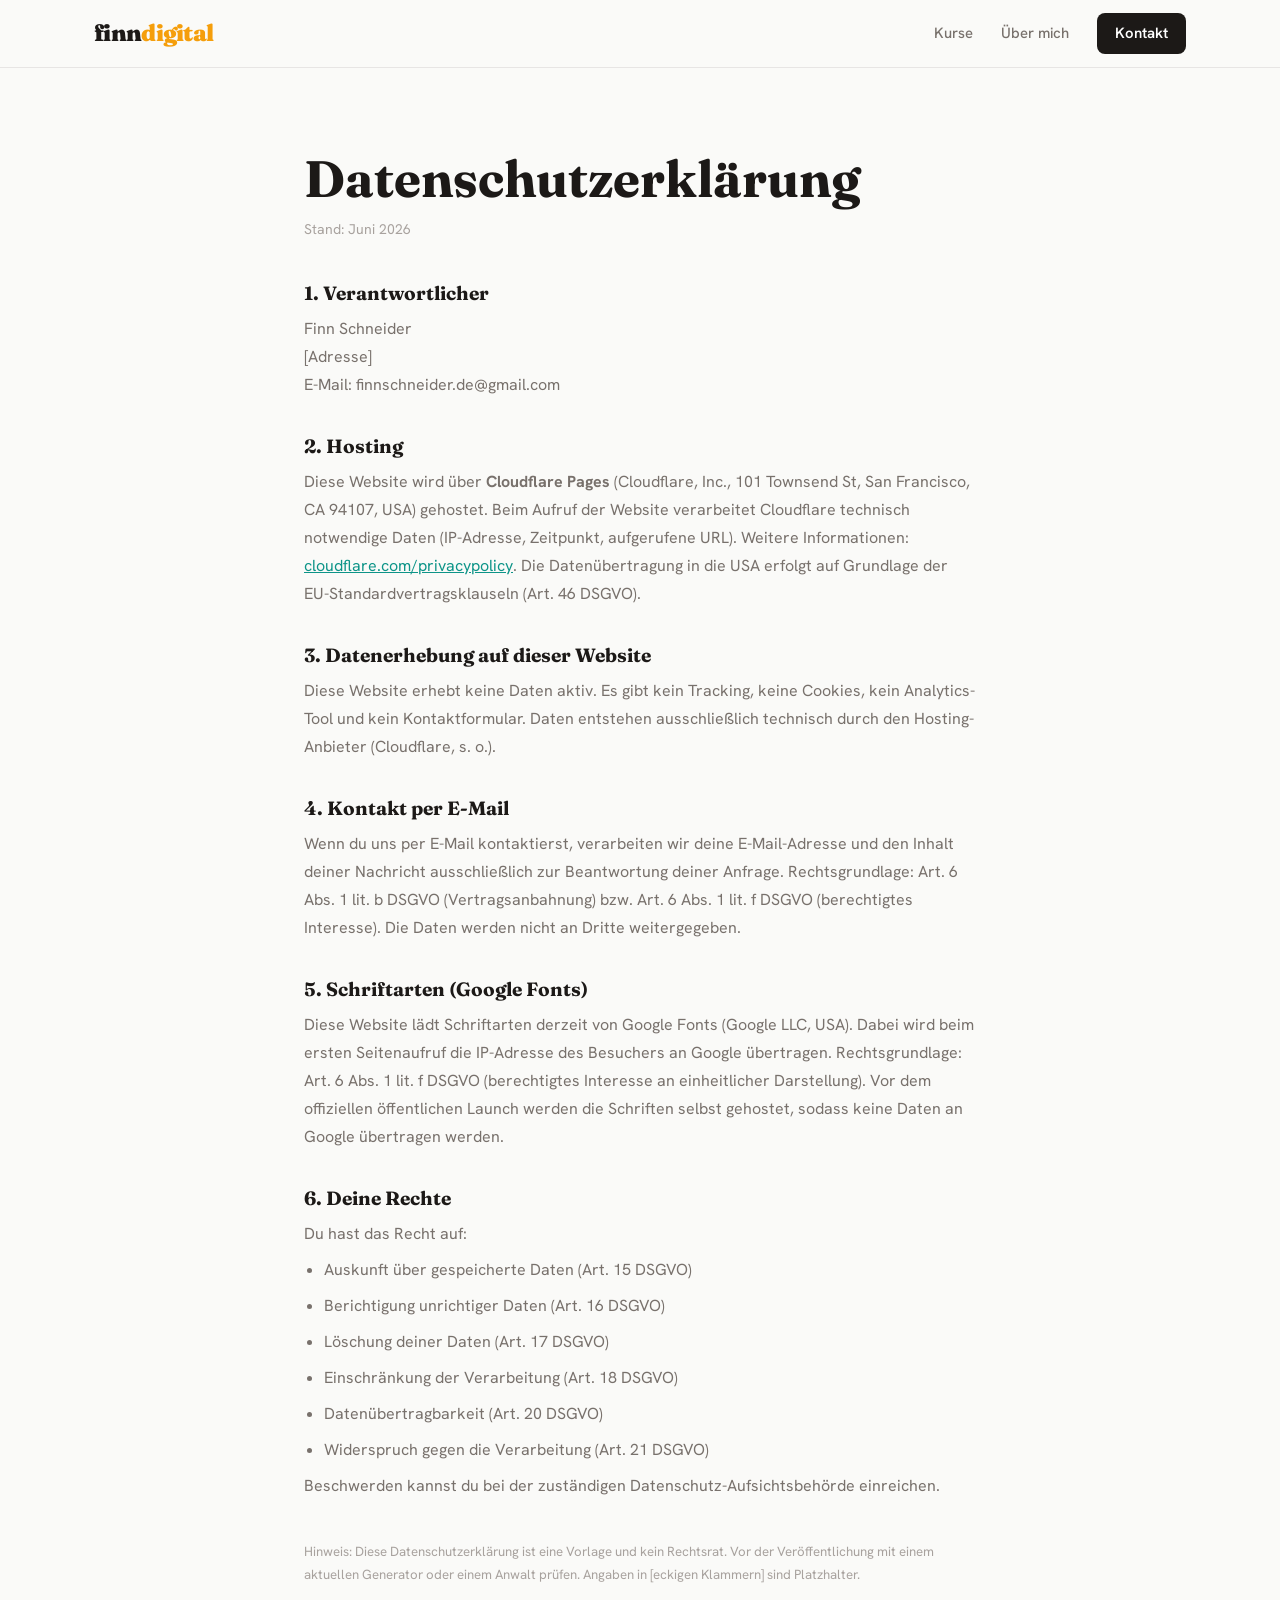
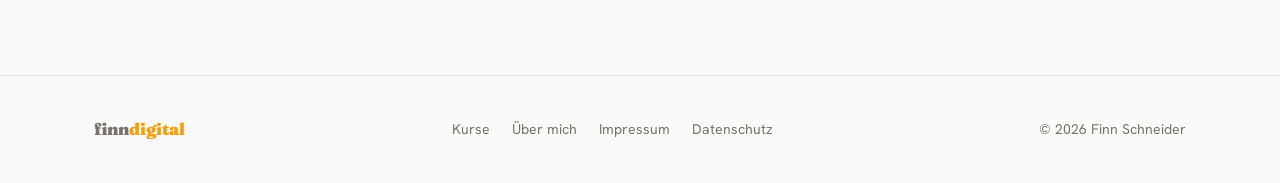
==== datenschutz.html @ 96fe4c22 "Neue finndigital Website: Zwei-Track-Konzept (Anwenden + Bauen) Kompletter Neuaufbau der statischen " ====
<!DOCTYPE html>
<html lang="de">
<head>
  <meta charset="UTF-8">
  <meta name="viewport" content="width=device-width, initial-scale=1.0">
  <title>Datenschutz — finndigital</title>
  <link rel="preconnect" href="https://fonts.googleapis.com">
  <link rel="preconnect" href="https://fonts.gstatic.com" crossorigin>
  <link href="https://fonts.googleapis.com/css2?family=Fraunces:opsz,wght@9..144,400;9..144,700;9..144,900&family=Hanken+Grotesk:wght@400;500;600;700&family=JetBrains+Mono:wght@400;500&display=swap" rel="stylesheet">
  <link rel="stylesheet" href="styles.css">
</head>
<body>

  <nav class="nav">
    <div class="container nav-inner">
      <a href="/" class="nav-logo">finn<span class="dot">digital</span></a>
      <div class="nav-links" id="navLinks">
        <a href="/kurse.html">Kurse</a>
        <a href="/ueber-mich.html">Über mich</a>
        <a href="mailto:finnschneider.de@gmail.com" class="nav-cta">Kontakt</a>
      </div>
      <button class="nav-burger" id="burger" aria-label="Menü öffnen" aria-expanded="false">
        <span></span><span></span><span></span>
      </button>
    </div>
  </nav>

  <main>
    <section class="section">
      <div class="container legal" style="max-width: 720px;">

        <h1 style="margin-bottom: 8px;">Datenschutzerklärung</h1>
        <p style="color:var(--subtle); margin-bottom:40px; font-size:.88rem;">Stand: Juni 2026</p>

        <h2>1. Verantwortlicher</h2>
        <p>
          Finn Schneider<br>
          [Adresse]<br>
          E-Mail: finnschneider.de@gmail.com
        </p>

        <h2>2. Hosting</h2>
        <p>
          Diese Website wird über <strong>Cloudflare Pages</strong>
          (Cloudflare, Inc., 101 Townsend St, San Francisco, CA 94107, USA) gehostet.
          Beim Aufruf der Website verarbeitet Cloudflare technisch notwendige Daten
          (IP-Adresse, Zeitpunkt, aufgerufene URL).
          Weitere Informationen: <a href="https://www.cloudflare.com/privacypolicy/" target="_blank" rel="noopener">cloudflare.com/privacypolicy</a>.
          Die Datenübertragung in die USA erfolgt auf Grundlage der EU-Standardvertragsklauseln (Art. 46 DSGVO).
        </p>

        <h2>3. Datenerhebung auf dieser Website</h2>
        <p>
          Diese Website erhebt keine Daten aktiv. Es gibt kein Tracking, keine Cookies,
          kein Analytics-Tool und kein Kontaktformular. Daten entstehen ausschließlich
          technisch durch den Hosting-Anbieter (Cloudflare, s. o.).
        </p>

        <h2>4. Kontakt per E-Mail</h2>
        <p>
          Wenn du uns per E-Mail kontaktierst, verarbeiten wir deine E-Mail-Adresse
          und den Inhalt deiner Nachricht ausschließlich zur Beantwortung deiner Anfrage.
          Rechtsgrundlage: Art. 6 Abs. 1 lit. b DSGVO (Vertragsanbahnung) bzw.
          Art. 6 Abs. 1 lit. f DSGVO (berechtigtes Interesse).
          Die Daten werden nicht an Dritte weitergegeben.
        </p>

        <h2>5. Schriftarten (Google Fonts)</h2>
        <p>
          <!-- Diesen Abschnitt anpassen, sobald Fonts selbst gehostet werden -->
          Diese Website lädt Schriftarten derzeit von Google Fonts (Google LLC, USA).
          Dabei wird beim ersten Seitenaufruf die IP-Adresse des Besuchers an Google übertragen.
          Rechtsgrundlage: Art. 6 Abs. 1 lit. f DSGVO (berechtigtes Interesse an einheitlicher Darstellung).
          Vor dem offiziellen öffentlichen Launch werden die Schriften selbst gehostet,
          sodass keine Daten an Google übertragen werden.
        </p>

        <h2>6. Deine Rechte</h2>
        <p>Du hast das Recht auf:</p>
        <ul>
          <li>Auskunft über gespeicherte Daten (Art. 15 DSGVO)</li>
          <li>Berichtigung unrichtiger Daten (Art. 16 DSGVO)</li>
          <li>Löschung deiner Daten (Art. 17 DSGVO)</li>
          <li>Einschränkung der Verarbeitung (Art. 18 DSGVO)</li>
          <li>Datenübertragbarkeit (Art. 20 DSGVO)</li>
          <li>Widerspruch gegen die Verarbeitung (Art. 21 DSGVO)</li>
        </ul>
        <p>
          Beschwerden kannst du bei der zuständigen Datenschutz-Aufsichtsbehörde einreichen.
        </p>

        <p style="margin-top:40px; font-size:.83rem; color:var(--subtle);">
          Hinweis: Diese Datenschutzerklärung ist eine Vorlage und kein Rechtsrat.
          Vor der Veröffentlichung mit einem aktuellen Generator oder einem Anwalt prüfen.
          Angaben in [eckigen Klammern] sind Platzhalter.
        </p>

      </div>
    </section>
  </main>

  <footer>
    <div class="container footer-inner">
      <span class="footer-logo">finn<span style="color:var(--amber)">digital</span></span>
      <div class="footer-links">
        <a href="/kurse.html">Kurse</a>
        <a href="/ueber-mich.html">Über mich</a>
        <a href="/impressum.html">Impressum</a>
        <a href="/datenschutz.html">Datenschutz</a>
      </div>
      <span>&copy; 2026 Finn Schneider</span>
    </div>
  </footer>

  <script src="main.js"></script>
</body>
</html>
---- styles.css ----
/* ===== Reset ===== */
*, *::before, *::after { box-sizing: border-box; margin: 0; padding: 0; }
html { scroll-behavior: smooth; }
img { max-width: 100%; display: block; }
a { color: inherit; text-decoration: none; }

/* ===== Tokens ===== */
:root {
  --amber:        #F59E0B;
  --amber-light:  #FDE68A;
  --amber-bg:     #FFFBEB;
  --amber-text:   #92400E;
  --teal:         #0D9488;
  --teal-light:   #99F6E4;
  --teal-bg:      #F0FDFA;
  --teal-text:    #134E4A;
  --bg:           #FAFAF8;
  --white:        #FFFFFF;
  --text:         #1C1917;
  --muted:        #78716C;
  --subtle:       #A8A29E;
  --border:       #E7E5E4;
  --border-mid:   #D6D3D1;
  --sh-sm: 0 1px 3px rgba(0,0,0,.07), 0 1px 2px rgba(0,0,0,.04);
  --sh:    0 4px 16px rgba(0,0,0,.08), 0 2px 6px rgba(0,0,0,.04);
  --sh-lg: 0 10px 40px rgba(0,0,0,.10), 0 4px 12px rgba(0,0,0,.05);
  --r:     12px;
  --r-lg:  20px;
  --nav-h: 68px;
  --max-w: 1140px;
}

/* ===== Typography ===== */
body {
  font-family: 'Hanken Grotesk', system-ui, -apple-system, sans-serif;
  background: var(--bg);
  color: var(--text);
  line-height: 1.65;
}

h1, h2, h3, h4 {
  font-family: 'Fraunces', Georgia, serif;
  line-height: 1.2;
  font-weight: 700;
}

h1 { font-size: clamp(2rem,   4vw, 3.25rem); }
h2 { font-size: clamp(1.5rem, 3vw, 2.2rem);  }
h3 { font-size: clamp(1.1rem, 2vw, 1.4rem);  }

.mono {
  font-family: 'JetBrains Mono', 'Fira Code', Consolas, monospace;
  font-size: .85em;
}

/* ===== Layout ===== */
.container { max-width: var(--max-w); margin: 0 auto; padding: 0 24px; }
.section   { padding: 80px 0; }

/* ===== Nav ===== */
.nav {
  position: sticky; top: 0; z-index: 100;
  height: var(--nav-h);
  background: rgba(250,250,248,.92);
  backdrop-filter: blur(14px);
  border-bottom: 1px solid var(--border);
}
.nav-inner {
  display: flex; align-items: center; justify-content: space-between;
  height: 100%;
}
.nav-logo {
  font-family: 'Fraunces', serif;
  font-size: 1.45rem; font-weight: 900; letter-spacing: -.03em;
}
.nav-logo .dot { color: var(--amber); }

.nav-links { display: flex; gap: 28px; align-items: center; }
.nav-links a {
  font-size: .93rem; font-weight: 500; color: var(--muted);
  transition: color .2s;
}
.nav-links a:hover, .nav-links a.active { color: var(--text); }
.nav-links .nav-cta {
  background: var(--text) !important; color: var(--white) !important;
  padding: 8px 18px; border-radius: 8px; font-weight: 600 !important;
  transition: transform .2s, background .2s !important;
}
.nav-links .nav-cta:hover { background: #292524 !important; transform: translateY(-1px); }

.nav-burger {
  display: none; cursor: pointer;
  padding: 8px; border: none; background: none;
}
.nav-burger span {
  display: block; width: 22px; height: 2px;
  background: var(--text); margin: 5px 0; transition: .3s;
}
.nav-burger.open span:nth-child(1) { transform: translateY(7px) rotate(45deg); }
.nav-burger.open span:nth-child(2) { opacity: 0; }
.nav-burger.open span:nth-child(3) { transform: translateY(-7px) rotate(-45deg); }

/* ===== Buttons ===== */
.btn {
  display: inline-flex; align-items: center; gap: 8px;
  padding: 11px 22px; border-radius: 10px;
  font-weight: 600; font-size: .95rem; cursor: pointer;
  border: none; transition: transform .2s, box-shadow .2s;
  text-decoration: none;
}
.btn:hover { transform: translateY(-2px); box-shadow: var(--sh); }
.btn-amber  { background: var(--amber); color: #1C1917; }
.btn-teal   { background: var(--teal);  color: white; }
.btn-ghost  {
  background: transparent;
  border: 2px solid var(--border-mid);
  color: var(--text);
}
.btn-ghost:hover { border-color: var(--text); }

/* ===== Overline label ===== */
.overline {
  display: inline-block;
  font-family: 'JetBrains Mono', monospace;
  font-size: .75rem; font-weight: 500; letter-spacing: .12em;
  text-transform: uppercase; color: var(--muted);
}

/* ===== Hero ===== */
.hero { padding: 88px 0 72px; text-align: center; }
.hero h1 { margin: 16px auto 22px; max-width: 680px; }
.hero .subtitle {
  font-size: 1.1rem; color: var(--muted);
  max-width: 520px; margin: 0 auto 60px;
}

/* ===== Two Doors ===== */
.doors {
  display: grid; grid-template-columns: 1fr 1fr; gap: 20px;
}
.door {
  position: relative; overflow: hidden;
  border-radius: var(--r-lg); padding: 40px 36px;
  text-align: left; border: 2px solid transparent;
  transition: transform .3s, box-shadow .3s, border-color .3s;
  text-decoration: none; color: inherit; display: block;
}
.door:hover { transform: translateY(-5px); box-shadow: var(--sh-lg); }
.door-amber { background: var(--amber-bg); border-color: var(--amber-light); }
.door-amber:hover { border-color: var(--amber); }
.door-teal  { background: var(--teal-bg);  border-color: var(--teal-light); }
.door-teal:hover  { border-color: var(--teal); }

.door-tag {
  display: inline-flex; align-items: center; gap: 6px;
  font-size: .72rem; font-weight: 700; letter-spacing: .1em;
  text-transform: uppercase; padding: 4px 10px;
  border-radius: 20px; margin-bottom: 18px;
}
.door-amber .door-tag { background: var(--amber); color: #1C1917; }
.door-teal  .door-tag { background: var(--teal);  color: white; }

.door h2 { font-size: 1.55rem; margin-bottom: 12px; }
.door .door-desc { color: var(--muted); margin-bottom: 24px; line-height: 1.65; }

.door-arrow { display: inline-block; transition: transform .2s; }
.door:hover .door-arrow { transform: translateX(5px); }

.door-list {
  margin-top: 24px; padding-top: 20px;
  border-top: 1px solid rgba(0,0,0,.06);
}
.door-list p {
  font-size: .8rem; font-weight: 600; color: var(--subtle);
  text-transform: uppercase; letter-spacing: .06em; margin-bottom: 8px;
}
.door-list ul { list-style: none; }
.door-list li {
  font-size: .88rem; padding: 3px 0;
  display: flex; gap: 8px; align-items: flex-start; color: var(--muted);
}
.door-list li::before { content: '→'; opacity: .4; flex-shrink: 0; }

/* ===== Section header ===== */
.section-header { text-align: center; margin-bottom: 52px; }
.section-header h2 { margin-bottom: 14px; }
.section-header p { color: var(--muted); font-size: 1.05rem; max-width: 520px; margin: 0 auto; }

/* ===== Project cards ===== */
.projects-grid {
  display: grid; grid-template-columns: repeat(auto-fill, minmax(260px, 1fr)); gap: 20px;
}
.project-card {
  background: white; border: 1px solid var(--border);
  border-radius: var(--r); padding: 24px; box-shadow: var(--sh-sm);
  transition: transform .2s, box-shadow .2s;
}
.project-card:hover { transform: translateY(-3px); box-shadow: var(--sh); }
.project-card h4 { margin-bottom: 6px; font-size: 1rem; }
.project-tag {
  font-family: 'JetBrains Mono', monospace;
  font-size: .75rem; color: var(--teal); margin-bottom: 8px; display: block;
}
.project-card p { font-size: .88rem; color: var(--muted); line-height: 1.6; }

/* ===== Course cards ===== */
.track-section { margin-bottom: 64px; }
.track-header {
  display: flex; align-items: center; gap: 14px;
  margin-bottom: 24px; padding-bottom: 14px;
  border-bottom: 2px solid var(--border);
}
.track-badge {
  padding: 4px 12px; border-radius: 20px;
  font-size: .72rem; font-weight: 700; letter-spacing: .08em;
  text-transform: uppercase; white-space: nowrap;
}
.track-badge.amber { background: var(--amber); color: #1C1917; }
.track-badge.teal  { background: var(--teal);  color: white; }
.track-header h2   { font-size: 1.3rem; }

.courses-grid {
  display: grid; grid-template-columns: repeat(auto-fill, minmax(300px, 1fr)); gap: 22px;
}
.course-card {
  background: white; border: 1px solid var(--border);
  border-radius: var(--r); padding: 26px; box-shadow: var(--sh-sm);
  transition: transform .2s, box-shadow .2s; position: relative;
}
.course-card:hover { transform: translateY(-3px); box-shadow: var(--sh); }
.course-card.amber { border-top: 3px solid var(--amber); }
.course-card.teal  { border-top: 3px solid var(--teal); }

.course-status {
  position: absolute; top: 20px; right: 20px;
  font-size: .68rem; font-weight: 700; letter-spacing: .07em;
  text-transform: uppercase; padding: 3px 8px; border-radius: 4px;
  background: #F1F5F9; color: #64748B;
}
.course-card h3 { font-size: 1.1rem; margin-bottom: 8px; padding-right: 90px; }
.course-card p  { font-size: .88rem; color: var(--muted); line-height: 1.6; }

.course-topics { margin-top: 14px; display: flex; flex-wrap: wrap; gap: 6px; }
.topic-tag {
  font-size: .72rem; padding: 3px 9px; border-radius: 20px;
  background: var(--bg); border: 1px solid var(--border); color: var(--muted);
  font-family: 'JetBrains Mono', monospace;
}

/* ===== About page ===== */
.about-grid {
  display: grid; grid-template-columns: 340px 1fr; gap: 64px; align-items: start;
}
.about-photo {
  aspect-ratio: 3/4; background: var(--border); border-radius: var(--r-lg);
  display: flex; align-items: center; justify-content: center;
  color: var(--subtle); font-size: .85rem; overflow: hidden;
}
.about-photo img { width: 100%; height: 100%; object-fit: cover; }
.about-lead { font-size: 1.2rem; line-height: 1.75; color: var(--muted); margin-bottom: 28px; }

/* ===== Legal pages ===== */
.legal h2 { font-size: 1.2rem; margin: 36px 0 10px; }
.legal p, .legal li { color: var(--muted); line-height: 1.75; margin-bottom: 8px; }
.legal ul  { padding-left: 20px; }
.legal a   { color: var(--teal); text-decoration: underline; }

/* ===== Scroll reveal ===== */
.reveal {
  opacity: 0; transform: translateY(22px);
  transition: opacity .55s ease, transform .55s ease;
}
.reveal.visible { opacity: 1; transform: translateY(0); }

/* ===== Footer ===== */
footer {
  border-top: 1px solid var(--border);
  padding: 40px 0;
  font-size: .88rem; color: var(--muted);
}
.footer-inner {
  display: flex; align-items: center; justify-content: space-between;
  flex-wrap: wrap; gap: 16px;
}
.footer-logo { font-family: 'Fraunces', serif; font-weight: 900; font-size: 1.05rem; }
.footer-links { display: flex; gap: 22px; }
.footer-links a { color: var(--muted); transition: color .2s; }
.footer-links a:hover { color: var(--text); }

/* ===== Responsive ===== */
@media (max-width: 900px) {
  .about-grid { grid-template-columns: 1fr; gap: 36px; }
  .about-photo { aspect-ratio: 4/3; }
}

@media (max-width: 768px) {
  .nav-links {
    display: none; position: absolute;
    top: var(--nav-h); left: 0; right: 0;
    flex-direction: column; padding: 20px 24px; gap: 18px;
    background: var(--bg); border-bottom: 1px solid var(--border);
    box-shadow: var(--sh);
  }
  .nav-links.open { display: flex; }
  .nav-burger { display: block; }
  .doors { grid-template-columns: 1fr; }
  .section { padding: 56px 0; }
  .hero { padding: 56px 0 48px; }
  .footer-inner { flex-direction: column; text-align: center; }
  .footer-links { justify-content: center; }
}

@media (max-width: 480px) {
  .door { padding: 28px 22px; }
  .container { padding: 0 18px; }
}
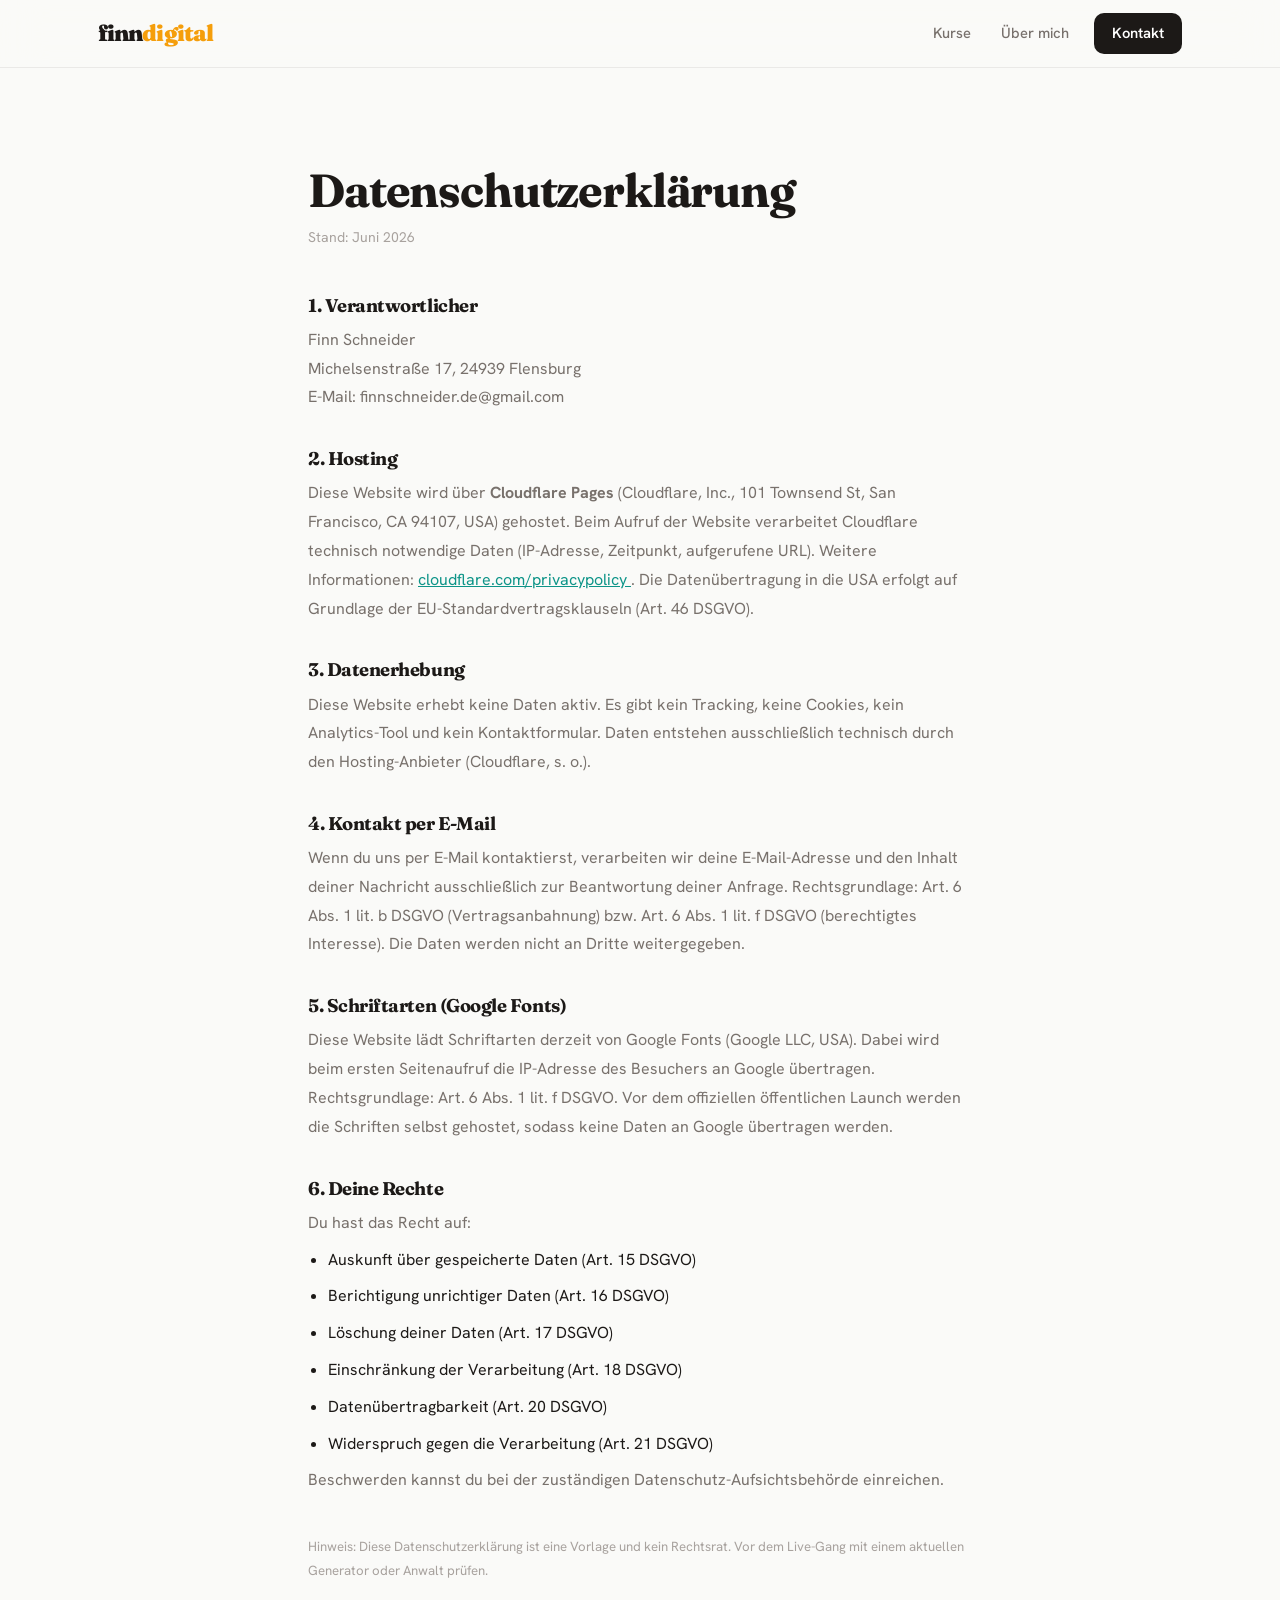
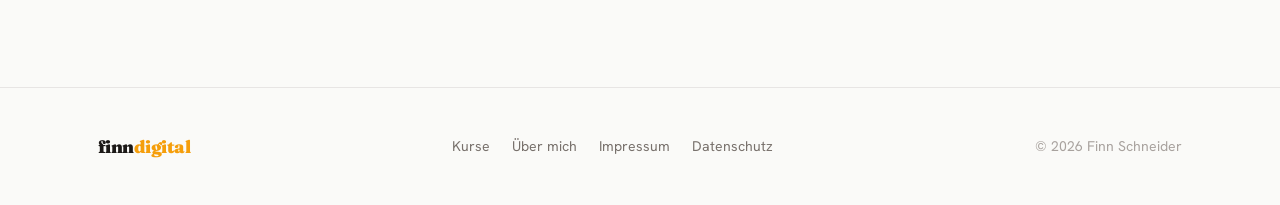
==== commit 243d0fb9: "Design-Upgrade + Impressum ausgefüllt Professionelles Redesign: Fraunces-Display-Hero mit Farbgradie" ====
--- a/datenschutz.html
+++ b/datenschutz.html
@@ -4,6 +4,7 @@
   <meta charset="UTF-8">
   <meta name="viewport" content="width=device-width, initial-scale=1.0">
   <title>Datenschutz — finndigital</title>
+  <!-- TODO vor Go-Live: Google Fonts selbst hosten (DSGVO) -->
   <link rel="preconnect" href="https://fonts.googleapis.com">
   <link rel="preconnect" href="https://fonts.gstatic.com" crossorigin>
   <link href="https://fonts.googleapis.com/css2?family=Fraunces:opsz,wght@9..144,400;9..144,700;9..144,900&family=Hanken+Grotesk:wght@400;500;600;700&family=JetBrains+Mono:wght@400;500&display=swap" rel="stylesheet">
@@ -11,9 +12,11 @@
 </head>
 <body>
 
-  <nav class="nav">
+  <nav class="nav" id="mainNav">
     <div class="container nav-inner">
-      <a href="/" class="nav-logo">finn<span class="dot">digital</span></a>
+      <a href="/" class="nav-logo">
+        <span class="word-finn">finn</span><span class="word-digital">digital</span>
+      </a>
       <div class="nav-links" id="navLinks">
         <a href="/kurse.html">Kurse</a>
         <a href="/ueber-mich.html">Über mich</a>
@@ -30,12 +33,12 @@
       <div class="container legal" style="max-width: 720px;">
 
         <h1 style="margin-bottom: 8px;">Datenschutzerklärung</h1>
-        <p style="color:var(--subtle); margin-bottom:40px; font-size:.88rem;">Stand: Juni 2026</p>
+        <p style="color:var(--subtle); margin-bottom:44px; font-size:.88rem;">Stand: Juni 2026</p>
 
         <h2>1. Verantwortlicher</h2>
         <p>
           Finn Schneider<br>
-          [Adresse]<br>
+          Michelsenstraße 17, 24939 Flensburg<br>
           E-Mail: finnschneider.de@gmail.com
         </p>
 
@@ -45,11 +48,14 @@
           (Cloudflare, Inc., 101 Townsend St, San Francisco, CA 94107, USA) gehostet.
           Beim Aufruf der Website verarbeitet Cloudflare technisch notwendige Daten
           (IP-Adresse, Zeitpunkt, aufgerufene URL).
-          Weitere Informationen: <a href="https://www.cloudflare.com/privacypolicy/" target="_blank" rel="noopener">cloudflare.com/privacypolicy</a>.
+          Weitere Informationen:
+          <a href="https://www.cloudflare.com/privacypolicy/" target="_blank" rel="noopener">
+            cloudflare.com/privacypolicy
+          </a>.
           Die Datenübertragung in die USA erfolgt auf Grundlage der EU-Standardvertragsklauseln (Art. 46 DSGVO).
         </p>
 
-        <h2>3. Datenerhebung auf dieser Website</h2>
+        <h2>3. Datenerhebung</h2>
         <p>
           Diese Website erhebt keine Daten aktiv. Es gibt kein Tracking, keine Cookies,
           kein Analytics-Tool und kein Kontaktformular. Daten entstehen ausschließlich
@@ -67,10 +73,9 @@
 
         <h2>5. Schriftarten (Google Fonts)</h2>
         <p>
-          <!-- Diesen Abschnitt anpassen, sobald Fonts selbst gehostet werden -->
           Diese Website lädt Schriftarten derzeit von Google Fonts (Google LLC, USA).
           Dabei wird beim ersten Seitenaufruf die IP-Adresse des Besuchers an Google übertragen.
-          Rechtsgrundlage: Art. 6 Abs. 1 lit. f DSGVO (berechtigtes Interesse an einheitlicher Darstellung).
+          Rechtsgrundlage: Art. 6 Abs. 1 lit. f DSGVO.
           Vor dem offiziellen öffentlichen Launch werden die Schriften selbst gehostet,
           sodass keine Daten an Google übertragen werden.
         </p>
@@ -91,8 +96,7 @@
 
         <p style="margin-top:40px; font-size:.83rem; color:var(--subtle);">
           Hinweis: Diese Datenschutzerklärung ist eine Vorlage und kein Rechtsrat.
-          Vor der Veröffentlichung mit einem aktuellen Generator oder einem Anwalt prüfen.
-          Angaben in [eckigen Klammern] sind Platzhalter.
+          Vor dem Live-Gang mit einem aktuellen Generator oder Anwalt prüfen.
         </p>
 
       </div>
@@ -101,14 +105,16 @@
 
   <footer>
     <div class="container footer-inner">
-      <span class="footer-logo">finn<span style="color:var(--amber)">digital</span></span>
+      <span class="footer-logo">
+        <span class="word-finn">finn</span><span class="word-digital">digital</span>
+      </span>
       <div class="footer-links">
         <a href="/kurse.html">Kurse</a>
         <a href="/ueber-mich.html">Über mich</a>
         <a href="/impressum.html">Impressum</a>
         <a href="/datenschutz.html">Datenschutz</a>
       </div>
-      <span>&copy; 2026 Finn Schneider</span>
+      <span class="footer-copy">&copy; 2026 Finn Schneider</span>
     </div>
   </footer>
 
--- a/styles.css
+++ b/styles.css
@@ -1,316 +1,520 @@
-/* ===== Reset ===== */
+/* ─────────────────────────────────────────
+   finndigital — Design System
+   ───────────────────────────────────────── */
+
+/* ── Reset ── */
 *, *::before, *::after { box-sizing: border-box; margin: 0; padding: 0; }
-html { scroll-behavior: smooth; }
-img { max-width: 100%; display: block; }
-a { color: inherit; text-decoration: none; }
-
-/* ===== Tokens ===== */
+html { scroll-behavior: smooth; -webkit-text-size-adjust: 100%; }
+img  { max-width: 100%; display: block; }
+a    { color: inherit; text-decoration: none; }
+button { font-family: inherit; }
+
+/* ── Tokens ── */
 :root {
-  --amber:        #F59E0B;
-  --amber-light:  #FDE68A;
-  --amber-bg:     #FFFBEB;
-  --amber-text:   #92400E;
-  --teal:         #0D9488;
-  --teal-light:   #99F6E4;
-  --teal-bg:      #F0FDFA;
-  --teal-text:    #134E4A;
-  --bg:           #FAFAF8;
-  --white:        #FFFFFF;
-  --text:         #1C1917;
-  --muted:        #78716C;
-  --subtle:       #A8A29E;
-  --border:       #E7E5E4;
-  --border-mid:   #D6D3D1;
-  --sh-sm: 0 1px 3px rgba(0,0,0,.07), 0 1px 2px rgba(0,0,0,.04);
-  --sh:    0 4px 16px rgba(0,0,0,.08), 0 2px 6px rgba(0,0,0,.04);
-  --sh-lg: 0 10px 40px rgba(0,0,0,.10), 0 4px 12px rgba(0,0,0,.05);
-  --r:     12px;
-  --r-lg:  20px;
+  --amber:       #F59E0B;
+  --amber-600:   #D97706;
+  --amber-100:   #FEF3C7;
+  --amber-50:    #FFFBEB;
+  --teal:        #0D9488;
+  --teal-700:    #0F766E;
+  --teal-100:    #CCFBF1;
+  --teal-50:     #F0FDFA;
+
+  --bg:          #FAFAF8;
+  --white:       #FFFFFF;
+  --dark:        #1C1917;
+  --dark-2:      #292524;
+  --text:        #1C1917;
+  --text-2:      #44403C;
+  --muted:       #78716C;
+  --subtle:      #A8A29E;
+  --border:      #E7E5E4;
+  --border-mid:  #D6D3D1;
+
+  --sh-xs: 0 1px 2px rgba(0,0,0,.05);
+  --sh-sm: 0 2px 8px rgba(0,0,0,.06), 0 1px 2px rgba(0,0,0,.04);
+  --sh:    0 4px 20px rgba(0,0,0,.07), 0 2px 6px rgba(0,0,0,.04);
+  --sh-lg: 0 12px 40px rgba(0,0,0,.09), 0 4px 12px rgba(0,0,0,.05);
+  --sh-xl: 0 24px 64px rgba(0,0,0,.10), 0 8px 20px rgba(0,0,0,.06);
+
+  --r-sm: 8px;
+  --r:    14px;
+  --r-lg: 22px;
+  --r-xl: 32px;
+
   --nav-h: 68px;
   --max-w: 1140px;
 }
 
-/* ===== Typography ===== */
+/* ── Base typography ── */
 body {
   font-family: 'Hanken Grotesk', system-ui, -apple-system, sans-serif;
   background: var(--bg);
   color: var(--text);
   line-height: 1.65;
+  font-size: 16px;
+  -webkit-font-smoothing: antialiased;
+  -moz-osx-font-smoothing: grayscale;
 }
 
 h1, h2, h3, h4 {
   font-family: 'Fraunces', Georgia, serif;
-  line-height: 1.2;
+  line-height: 1.15;
+  letter-spacing: -.025em;
   font-weight: 700;
-}
-
-h1 { font-size: clamp(2rem,   4vw, 3.25rem); }
-h2 { font-size: clamp(1.5rem, 3vw, 2.2rem);  }
-h3 { font-size: clamp(1.1rem, 2vw, 1.4rem);  }
+  color: var(--text);
+}
+
+p { color: var(--muted); }
+
+.display {
+  font-size: clamp(2.4rem, 5.5vw, 4rem);
+  font-weight: 900;
+  letter-spacing: -.04em;
+  line-height: 1.08;
+}
+h1 { font-size: clamp(1.9rem, 4vw, 2.9rem); }
+h2 { font-size: clamp(1.45rem, 3vw, 2.1rem); }
+h3 { font-size: clamp(1.05rem, 2vw, 1.3rem); }
 
 .mono {
   font-family: 'JetBrains Mono', 'Fira Code', Consolas, monospace;
   font-size: .85em;
-}
-
-/* ===== Layout ===== */
-.container { max-width: var(--max-w); margin: 0 auto; padding: 0 24px; }
-.section   { padding: 80px 0; }
-
-/* ===== Nav ===== */
+  letter-spacing: -.01em;
+}
+
+/* ── Layout ── */
+.container { max-width: var(--max-w); margin: 0 auto; padding: 0 28px; }
+.section   { padding: 96px 0; }
+
+/* ── Navigation ── */
 .nav {
   position: sticky; top: 0; z-index: 100;
   height: var(--nav-h);
-  background: rgba(250,250,248,.92);
-  backdrop-filter: blur(14px);
-  border-bottom: 1px solid var(--border);
-}
+  background: rgba(250,250,248,.88);
+  backdrop-filter: blur(20px) saturate(1.4);
+  -webkit-backdrop-filter: blur(20px) saturate(1.4);
+  border-bottom: 1px solid rgba(231,229,228,.8);
+  transition: box-shadow .3s;
+}
+.nav.scrolled { box-shadow: var(--sh-sm); }
+
 .nav-inner {
-  display: flex; align-items: center; justify-content: space-between;
-  height: 100%;
-}
+  display: flex; align-items: center;
+  justify-content: space-between; height: 100%;
+}
+
 .nav-logo {
   font-family: 'Fraunces', serif;
-  font-size: 1.45rem; font-weight: 900; letter-spacing: -.03em;
-}
-.nav-logo .dot { color: var(--amber); }
-
-.nav-links { display: flex; gap: 28px; align-items: center; }
+  font-size: 1.42rem; font-weight: 900; letter-spacing: -.04em;
+}
+.nav-logo .word-finn    { color: var(--text); }
+.nav-logo .word-digital { color: var(--amber); }
+
+.nav-links { display: flex; gap: 4px; align-items: center; }
 .nav-links a {
-  font-size: .93rem; font-weight: 500; color: var(--muted);
-  transition: color .2s;
-}
-.nav-links a:hover, .nav-links a.active { color: var(--text); }
+  font-size: .92rem; font-weight: 500; color: var(--muted);
+  padding: 7px 13px; border-radius: 9px;
+  transition: color .2s, background .2s;
+}
+.nav-links a:hover,
+.nav-links a.active {
+  color: var(--text); background: rgba(28,25,23,.05);
+}
 .nav-links .nav-cta {
-  background: var(--text) !important; color: var(--white) !important;
-  padding: 8px 18px; border-radius: 8px; font-weight: 600 !important;
-  transition: transform .2s, background .2s !important;
-}
-.nav-links .nav-cta:hover { background: #292524 !important; transform: translateY(-1px); }
+  background: var(--dark) !important; color: var(--white) !important;
+  padding: 8px 18px; margin-left: 8px; border-radius: 10px;
+  font-weight: 600 !important;
+  transition: transform .2s, background .2s, box-shadow .2s !important;
+}
+.nav-links .nav-cta:hover {
+  background: var(--dark-2) !important;
+  transform: translateY(-1px);
+  box-shadow: var(--sh-sm);
+}
 
 .nav-burger {
   display: none; cursor: pointer;
-  padding: 8px; border: none; background: none;
+  padding: 8px; border: none; background: none; border-radius: 8px;
 }
 .nav-burger span {
   display: block; width: 22px; height: 2px;
-  background: var(--text); margin: 5px 0; transition: .3s;
+  background: var(--text); margin: 5px 0;
+  transition: .25s ease; border-radius: 2px;
 }
 .nav-burger.open span:nth-child(1) { transform: translateY(7px) rotate(45deg); }
-.nav-burger.open span:nth-child(2) { opacity: 0; }
+.nav-burger.open span:nth-child(2) { opacity: 0; transform: scaleX(0); }
 .nav-burger.open span:nth-child(3) { transform: translateY(-7px) rotate(-45deg); }
 
-/* ===== Buttons ===== */
+/* ── Buttons ── */
 .btn {
   display: inline-flex; align-items: center; gap: 8px;
-  padding: 11px 22px; border-radius: 10px;
+  padding: 12px 24px; border-radius: 12px;
   font-weight: 600; font-size: .95rem; cursor: pointer;
-  border: none; transition: transform .2s, box-shadow .2s;
-  text-decoration: none;
-}
-.btn:hover { transform: translateY(-2px); box-shadow: var(--sh); }
-.btn-amber  { background: var(--amber); color: #1C1917; }
-.btn-teal   { background: var(--teal);  color: white; }
-.btn-ghost  {
-  background: transparent;
-  border: 2px solid var(--border-mid);
-  color: var(--text);
-}
-.btn-ghost:hover { border-color: var(--text); }
-
-/* ===== Overline label ===== */
+  border: none; transition: transform .2s ease, box-shadow .2s ease, background .15s;
+  text-decoration: none; white-space: nowrap; font-family: inherit;
+}
+.btn:hover { transform: translateY(-2px); }
+
+.btn-lg { padding: 14px 30px; font-size: 1rem; border-radius: 14px; }
+
+.btn-amber { background: var(--amber); color: #1C1917; }
+.btn-amber:hover {
+  background: var(--amber-600);
+  box-shadow: 0 8px 28px rgba(245,158,11,.35);
+}
+
+.btn-teal  { background: var(--teal); color: white; }
+.btn-teal:hover {
+  background: var(--teal-700);
+  box-shadow: 0 8px 28px rgba(13,148,136,.30);
+}
+
+.btn-ghost {
+  background: transparent; border: 1.5px solid var(--border-mid); color: var(--text);
+}
+.btn-ghost:hover { border-color: var(--text); box-shadow: var(--sh-sm); }
+
+/* ── Overline ── */
 .overline {
-  display: inline-block;
+  display: inline-flex; align-items: center; gap: 8px;
   font-family: 'JetBrains Mono', monospace;
-  font-size: .75rem; font-weight: 500; letter-spacing: .12em;
+  font-size: .72rem; font-weight: 500; letter-spacing: .14em;
   text-transform: uppercase; color: var(--muted);
 }
-
-/* ===== Hero ===== */
-.hero { padding: 88px 0 72px; text-align: center; }
-.hero h1 { margin: 16px auto 22px; max-width: 680px; }
+.overline::before {
+  content: ''; display: inline-block;
+  width: 20px; height: 2px; border-radius: 2px;
+  background: var(--amber); flex-shrink: 0;
+}
+
+/* ── Hero ── */
+.hero {
+  padding: 96px 0 80px;
+  text-align: center;
+  position: relative; overflow: hidden;
+}
+/* Subtle ambient gradient blobs */
+.hero::before, .hero::after {
+  content: ''; position: absolute; border-radius: 50%;
+  pointer-events: none; z-index: 0;
+}
+.hero::before {
+  width: 900px; height: 700px;
+  top: -300px; left: -150px;
+  background: radial-gradient(ellipse, rgba(245,158,11,.09) 0%, transparent 65%);
+}
+.hero::after {
+  width: 750px; height: 600px;
+  top: -250px; right: -150px;
+  background: radial-gradient(ellipse, rgba(13,148,136,.07) 0%, transparent 65%);
+}
+.hero > .container { position: relative; z-index: 1; }
+
+.hero .overline    { justify-content: center; margin-bottom: 22px; }
+.hero h1.display   { margin: 0 auto 22px; max-width: 760px; }
+.hero h1.display em {
+  font-style: normal;
+  background: linear-gradient(125deg, var(--amber) 0%, var(--amber-600) 100%);
+  -webkit-background-clip: text;
+  -webkit-text-fill-color: transparent;
+  background-clip: text;
+}
 .hero .subtitle {
   font-size: 1.1rem; color: var(--muted);
-  max-width: 520px; margin: 0 auto 60px;
-}
-
-/* ===== Two Doors ===== */
+  max-width: 490px; margin: 0 auto 68px; line-height: 1.7;
+}
+
+/* ── Two Doors ── */
 .doors {
-  display: grid; grid-template-columns: 1fr 1fr; gap: 20px;
-}
+  display: grid; grid-template-columns: 1fr 1fr;
+  gap: 20px; text-align: left;
+}
+
 .door {
   position: relative; overflow: hidden;
-  border-radius: var(--r-lg); padding: 40px 36px;
-  text-align: left; border: 2px solid transparent;
-  transition: transform .3s, box-shadow .3s, border-color .3s;
-  text-decoration: none; color: inherit; display: block;
-}
-.door:hover { transform: translateY(-5px); box-shadow: var(--sh-lg); }
-.door-amber { background: var(--amber-bg); border-color: var(--amber-light); }
-.door-amber:hover { border-color: var(--amber); }
-.door-teal  { background: var(--teal-bg);  border-color: var(--teal-light); }
-.door-teal:hover  { border-color: var(--teal); }
+  border-radius: var(--r-xl); padding: 44px 40px;
+  border: 1.5px solid transparent;
+  transition: transform .35s cubic-bezier(.34,1.26,.64,1), box-shadow .3s, border-color .3s;
+  text-decoration: none; color: inherit; display: block; cursor: pointer;
+}
+.door:hover { transform: translateY(-7px); }
+
+/* Decorative circle blob */
+.door::before {
+  content: ''; position: absolute;
+  width: 220px; height: 220px;
+  bottom: -70px; right: -70px; border-radius: 50%;
+  transition: opacity .35s, transform .35s;
+  opacity: .07; pointer-events: none;
+}
+
+.door-amber {
+  background: linear-gradient(145deg, #FEFDF8 0%, #FFF8E4 55%, #FFEDB8 100%);
+  border-color: var(--amber-100);
+}
+.door-amber::before { background: var(--amber); }
+.door-amber:hover {
+  border-color: var(--amber);
+  box-shadow: 0 24px 64px rgba(245,158,11,.18), 0 8px 20px rgba(0,0,0,.07);
+}
+.door-amber:hover::before { opacity: .16; transform: scale(1.1); }
+
+.door-teal {
+  background: linear-gradient(145deg, #F8FFFD 0%, #EDFAF7 55%, #D2F5EE 100%);
+  border-color: var(--teal-100);
+}
+.door-teal::before { background: var(--teal); }
+.door-teal:hover {
+  border-color: var(--teal);
+  box-shadow: 0 24px 64px rgba(13,148,136,.15), 0 8px 20px rgba(0,0,0,.07);
+}
+.door-teal:hover::before { opacity: .16; transform: scale(1.1); }
 
 .door-tag {
   display: inline-flex; align-items: center; gap: 6px;
-  font-size: .72rem; font-weight: 700; letter-spacing: .1em;
-  text-transform: uppercase; padding: 4px 10px;
-  border-radius: 20px; margin-bottom: 18px;
-}
-.door-amber .door-tag { background: var(--amber); color: #1C1917; }
-.door-teal  .door-tag { background: var(--teal);  color: white; }
-
-.door h2 { font-size: 1.55rem; margin-bottom: 12px; }
-.door .door-desc { color: var(--muted); margin-bottom: 24px; line-height: 1.65; }
-
-.door-arrow { display: inline-block; transition: transform .2s; }
-.door:hover .door-arrow { transform: translateX(5px); }
+  font-size: .7rem; font-weight: 700; letter-spacing: .12em;
+  text-transform: uppercase; padding: 5px 12px; border-radius: 20px;
+  margin-bottom: 22px; font-family: 'JetBrains Mono', monospace;
+}
+.door-amber .door-tag { background: var(--amber);  color: #1C1917; }
+.door-teal  .door-tag { background: var(--teal);   color: white; }
+
+.door h2 {
+  font-size: clamp(1.5rem, 2.5vw, 1.85rem);
+  margin-bottom: 14px; color: var(--text);
+}
+.door .door-desc {
+  color: var(--muted); margin-bottom: 28px;
+  line-height: 1.65; font-size: .97rem;
+}
+
+.door-link {
+  display: inline-flex; align-items: center; gap: 8px;
+  font-weight: 700; font-size: .93rem;
+  transition: gap .25s ease;
+}
+.door-amber .door-link { color: var(--amber-600); }
+.door-teal  .door-link { color: var(--teal-700); }
+.door:hover .door-link { gap: 14px; }
 
 .door-list {
-  margin-top: 24px; padding-top: 20px;
-  border-top: 1px solid rgba(0,0,0,.06);
-}
-.door-list p {
-  font-size: .8rem; font-weight: 600; color: var(--subtle);
-  text-transform: uppercase; letter-spacing: .06em; margin-bottom: 8px;
+  margin-top: 28px; padding-top: 22px;
+  border-top: 1px solid rgba(0,0,0,.07);
+}
+.door-list-label {
+  font-size: .7rem; font-weight: 600; color: var(--subtle);
+  text-transform: uppercase; letter-spacing: .1em; margin-bottom: 10px;
 }
 .door-list ul { list-style: none; }
 .door-list li {
-  font-size: .88rem; padding: 3px 0;
-  display: flex; gap: 8px; align-items: flex-start; color: var(--muted);
-}
-.door-list li::before { content: '→'; opacity: .4; flex-shrink: 0; }
-
-/* ===== Section header ===== */
-.section-header { text-align: center; margin-bottom: 52px; }
+  font-size: .88rem; padding: 4px 0; color: var(--muted);
+  display: flex; gap: 10px; align-items: flex-start;
+}
+.door-list li::before {
+  content: ''; display: inline-block;
+  width: 5px; height: 5px; border-radius: 50%; margin-top: 7px; flex-shrink: 0;
+}
+.door-amber .door-list li::before { background: var(--amber); }
+.door-teal  .door-list li::before { background: var(--teal); }
+
+/* ── Section header ── */
+.section-header { text-align: center; margin-bottom: 60px; }
+.section-header .overline  { justify-content: center; margin-bottom: 16px; }
 .section-header h2 { margin-bottom: 14px; }
-.section-header p { color: var(--muted); font-size: 1.05rem; max-width: 520px; margin: 0 auto; }
-
-/* ===== Project cards ===== */
+.section-header p  { font-size: 1.05rem; max-width: 500px; margin: 0 auto; }
+
+/* ── Project cards (numbered) ── */
 .projects-grid {
-  display: grid; grid-template-columns: repeat(auto-fill, minmax(260px, 1fr)); gap: 20px;
+  display: grid;
+  grid-template-columns: repeat(auto-fill, minmax(250px, 1fr));
+  gap: 20px;
 }
 .project-card {
   background: white; border: 1px solid var(--border);
-  border-radius: var(--r); padding: 24px; box-shadow: var(--sh-sm);
-  transition: transform .2s, box-shadow .2s;
-}
-.project-card:hover { transform: translateY(-3px); box-shadow: var(--sh); }
-.project-card h4 { margin-bottom: 6px; font-size: 1rem; }
+  border-radius: var(--r); padding: 28px; box-shadow: var(--sh-xs);
+  transition: transform .25s ease, box-shadow .25s, border-color .25s;
+  position: relative; overflow: hidden;
+}
+.project-card:hover {
+  transform: translateY(-4px); box-shadow: var(--sh-lg);
+  border-color: var(--border-mid);
+}
+.project-num {
+  font-family: 'Fraunces', serif; font-weight: 900;
+  font-size: 3.2rem; line-height: 1; letter-spacing: -.04em;
+  color: var(--border); display: block; margin-bottom: 2px;
+}
 .project-tag {
   font-family: 'JetBrains Mono', monospace;
-  font-size: .75rem; color: var(--teal); margin-bottom: 8px; display: block;
-}
-.project-card p { font-size: .88rem; color: var(--muted); line-height: 1.6; }
-
-/* ===== Course cards ===== */
-.track-section { margin-bottom: 64px; }
+  font-size: .72rem; color: var(--teal); margin-bottom: 6px; display: block;
+}
+.project-tag.amber-tag { color: var(--amber-600); }
+.project-card h4 { font-size: 1.02rem; margin-bottom: 6px; color: var(--text); }
+.project-card p  { font-size: .87rem; line-height: 1.65; }
+
+/* ── Dark CTA section ── */
+.section-dark {
+  background: var(--dark); color: white;
+  padding: 96px 0;
+  position: relative; overflow: hidden;
+}
+.section-dark::before, .section-dark::after {
+  content: ''; position: absolute; border-radius: 50%; pointer-events: none;
+}
+.section-dark::before {
+  width: 700px; height: 700px; top: -250px; left: -100px;
+  background: radial-gradient(ellipse, rgba(245,158,11,.12) 0%, transparent 60%);
+}
+.section-dark::after {
+  width: 600px; height: 600px; bottom: -200px; right: -80px;
+  background: radial-gradient(ellipse, rgba(13,148,136,.10) 0%, transparent 60%);
+}
+.section-dark > .container {
+  position: relative; z-index: 1;
+  text-align: center; max-width: 560px; margin: 0 auto;
+}
+.section-dark h2   { color: white; margin-bottom: 16px; }
+.section-dark p    { color: rgba(255,255,255,.6); font-size: 1.05rem; margin-bottom: 36px; }
+.section-dark .overline {
+  justify-content: center; margin-bottom: 22px;
+  color: rgba(255,255,255,.45);
+}
+.section-dark .overline::before { background: var(--amber); }
+
+/* ── Track headers (kurse.html) ── */
+.track-section { margin-bottom: 72px; }
 .track-header {
-  display: flex; align-items: center; gap: 14px;
-  margin-bottom: 24px; padding-bottom: 14px;
+  display: flex; align-items: center; gap: 14px; flex-wrap: wrap;
+  margin-bottom: 28px; padding-bottom: 18px;
   border-bottom: 2px solid var(--border);
 }
 .track-badge {
-  padding: 4px 12px; border-radius: 20px;
-  font-size: .72rem; font-weight: 700; letter-spacing: .08em;
+  padding: 5px 14px; border-radius: 20px;
+  font-size: .7rem; font-weight: 700; letter-spacing: .1em;
   text-transform: uppercase; white-space: nowrap;
+  font-family: 'JetBrains Mono', monospace;
 }
 .track-badge.amber { background: var(--amber); color: #1C1917; }
 .track-badge.teal  { background: var(--teal);  color: white; }
-.track-header h2   { font-size: 1.3rem; }
-
+.track-header h2   { font-size: 1.35rem; margin: 0; }
+
+/* ── Course cards ── */
 .courses-grid {
   display: grid; grid-template-columns: repeat(auto-fill, minmax(300px, 1fr)); gap: 22px;
 }
 .course-card {
   background: white; border: 1px solid var(--border);
-  border-radius: var(--r); padding: 26px; box-shadow: var(--sh-sm);
-  transition: transform .2s, box-shadow .2s; position: relative;
-}
-.course-card:hover { transform: translateY(-3px); box-shadow: var(--sh); }
+  border-radius: var(--r); padding: 28px;
+  box-shadow: var(--sh-xs);
+  transition: transform .25s, box-shadow .25s, border-color .25s;
+  position: relative;
+}
+.course-card:hover { transform: translateY(-4px); box-shadow: var(--sh-lg); border-color: var(--border-mid); }
 .course-card.amber { border-top: 3px solid var(--amber); }
 .course-card.teal  { border-top: 3px solid var(--teal); }
 
 .course-status {
-  position: absolute; top: 20px; right: 20px;
-  font-size: .68rem; font-weight: 700; letter-spacing: .07em;
-  text-transform: uppercase; padding: 3px 8px; border-radius: 4px;
+  position: absolute; top: 20px; right: 18px;
+  font-size: .65rem; font-weight: 700; letter-spacing: .08em;
+  text-transform: uppercase; padding: 3px 9px; border-radius: 6px;
   background: #F1F5F9; color: #64748B;
-}
-.course-card h3 { font-size: 1.1rem; margin-bottom: 8px; padding-right: 90px; }
-.course-card p  { font-size: .88rem; color: var(--muted); line-height: 1.6; }
-
-.course-topics { margin-top: 14px; display: flex; flex-wrap: wrap; gap: 6px; }
+  font-family: 'JetBrains Mono', monospace;
+}
+.course-card h3 {
+  font-size: 1.1rem; margin-bottom: 10px; padding-right: 90px;
+  color: var(--text); line-height: 1.3;
+}
+.course-card p  { font-size: .88rem; line-height: 1.65; }
+.course-topics  { margin-top: 18px; display: flex; flex-wrap: wrap; gap: 6px; }
 .topic-tag {
-  font-size: .72rem; padding: 3px 9px; border-radius: 20px;
+  font-size: .7rem; padding: 4px 10px; border-radius: 20px;
   background: var(--bg); border: 1px solid var(--border); color: var(--muted);
-  font-family: 'JetBrains Mono', monospace;
-}
-
-/* ===== About page ===== */
+  font-family: 'JetBrains Mono', monospace; transition: border-color .2s;
+}
+.course-card:hover .topic-tag { border-color: var(--border-mid); }
+
+/* ── About ── */
 .about-grid {
-  display: grid; grid-template-columns: 340px 1fr; gap: 64px; align-items: start;
+  display: grid; grid-template-columns: 320px 1fr;
+  gap: 72px; align-items: start;
 }
 .about-photo {
-  aspect-ratio: 3/4; background: var(--border); border-radius: var(--r-lg);
+  border-radius: var(--r-xl); overflow: hidden;
+  background: linear-gradient(145deg, var(--amber-50), var(--teal-50));
+  aspect-ratio: 3/4;
   display: flex; align-items: center; justify-content: center;
-  color: var(--subtle); font-size: .85rem; overflow: hidden;
+  color: var(--subtle); font-size: .88rem;
+  box-shadow: var(--sh-lg);
+  border: 1px solid var(--border);
 }
 .about-photo img { width: 100%; height: 100%; object-fit: cover; }
-.about-lead { font-size: 1.2rem; line-height: 1.75; color: var(--muted); margin-bottom: 28px; }
-
-/* ===== Legal pages ===== */
-.legal h2 { font-size: 1.2rem; margin: 36px 0 10px; }
-.legal p, .legal li { color: var(--muted); line-height: 1.75; margin-bottom: 8px; }
-.legal ul  { padding-left: 20px; }
-.legal a   { color: var(--teal); text-decoration: underline; }
-
-/* ===== Scroll reveal ===== */
+.about-lead { font-size: 1.2rem; line-height: 1.8; margin-bottom: 22px; color: var(--text-2); }
+.about-body { margin-bottom: 20px; }
+
+/* ── Legal ── */
+.legal h2 { font-size: 1.15rem; margin: 36px 0 10px; }
+.legal p, .legal li { line-height: 1.8; margin-bottom: 8px; }
+.legal ul { padding-left: 20px; }
+.legal a  { color: var(--teal); text-decoration: underline; }
+
+/* ── Scroll reveal ── */
 .reveal {
-  opacity: 0; transform: translateY(22px);
+  opacity: 0; transform: translateY(20px);
   transition: opacity .55s ease, transform .55s ease;
 }
 .reveal.visible { opacity: 1; transform: translateY(0); }
 
-/* ===== Footer ===== */
+/* ── Footer ── */
 footer {
   border-top: 1px solid var(--border);
-  padding: 40px 0;
-  font-size: .88rem; color: var(--muted);
+  padding: 44px 0; font-size: .88rem;
 }
 .footer-inner {
-  display: flex; align-items: center; justify-content: space-between;
-  flex-wrap: wrap; gap: 16px;
-}
-.footer-logo { font-family: 'Fraunces', serif; font-weight: 900; font-size: 1.05rem; }
-.footer-links { display: flex; gap: 22px; }
+  display: flex; align-items: center;
+  justify-content: space-between; flex-wrap: wrap; gap: 20px;
+}
+.footer-logo {
+  font-family: 'Fraunces', serif; font-weight: 900;
+  font-size: 1.1rem; letter-spacing: -.03em;
+}
+.footer-logo .word-digital { color: var(--amber); }
+.footer-links { display: flex; gap: 22px; flex-wrap: wrap; }
 .footer-links a { color: var(--muted); transition: color .2s; }
 .footer-links a:hover { color: var(--text); }
-
-/* ===== Responsive ===== */
+.footer-copy { color: var(--subtle); }
+
+/* ── Responsive ── */
 @media (max-width: 900px) {
   .about-grid { grid-template-columns: 1fr; gap: 36px; }
-  .about-photo { aspect-ratio: 4/3; }
+  .about-photo { aspect-ratio: 16/9; max-height: 300px; }
 }
 
 @media (max-width: 768px) {
   .nav-links {
     display: none; position: absolute;
     top: var(--nav-h); left: 0; right: 0;
-    flex-direction: column; padding: 20px 24px; gap: 18px;
-    background: var(--bg); border-bottom: 1px solid var(--border);
-    box-shadow: var(--sh);
+    flex-direction: column; align-items: stretch;
+    padding: 16px 20px 20px; gap: 4px;
+    background: rgba(250,250,248,.97);
+    backdrop-filter: blur(20px);
+    border-bottom: 1px solid var(--border);
+    box-shadow: var(--sh-lg);
   }
-  .nav-links.open { display: flex; }
+  .nav-links.open  { display: flex; }
+  .nav-links a     { padding: 10px 14px; }
+  .nav-links .nav-cta { margin-left: 0; margin-top: 8px; text-align: center; justify-content: center; }
   .nav-burger { display: block; }
-  .doors { grid-template-columns: 1fr; }
-  .section { padding: 56px 0; }
-  .hero { padding: 56px 0 48px; }
+  .doors   { grid-template-columns: 1fr; }
+  .section { padding: 64px 0; }
+  .section-dark { padding: 72px 0; }
+  .hero    { padding: 64px 0 52px; }
   .footer-inner { flex-direction: column; text-align: center; }
   .footer-links { justify-content: center; }
 }
 
-@media (max-width: 480px) {
-  .door { padding: 28px 22px; }
+@media (max-width: 520px) {
   .container { padding: 0 18px; }
-}
+  .door { padding: 32px 24px; }
+  .hero h1.display { font-size: 2.25rem; }
+}
